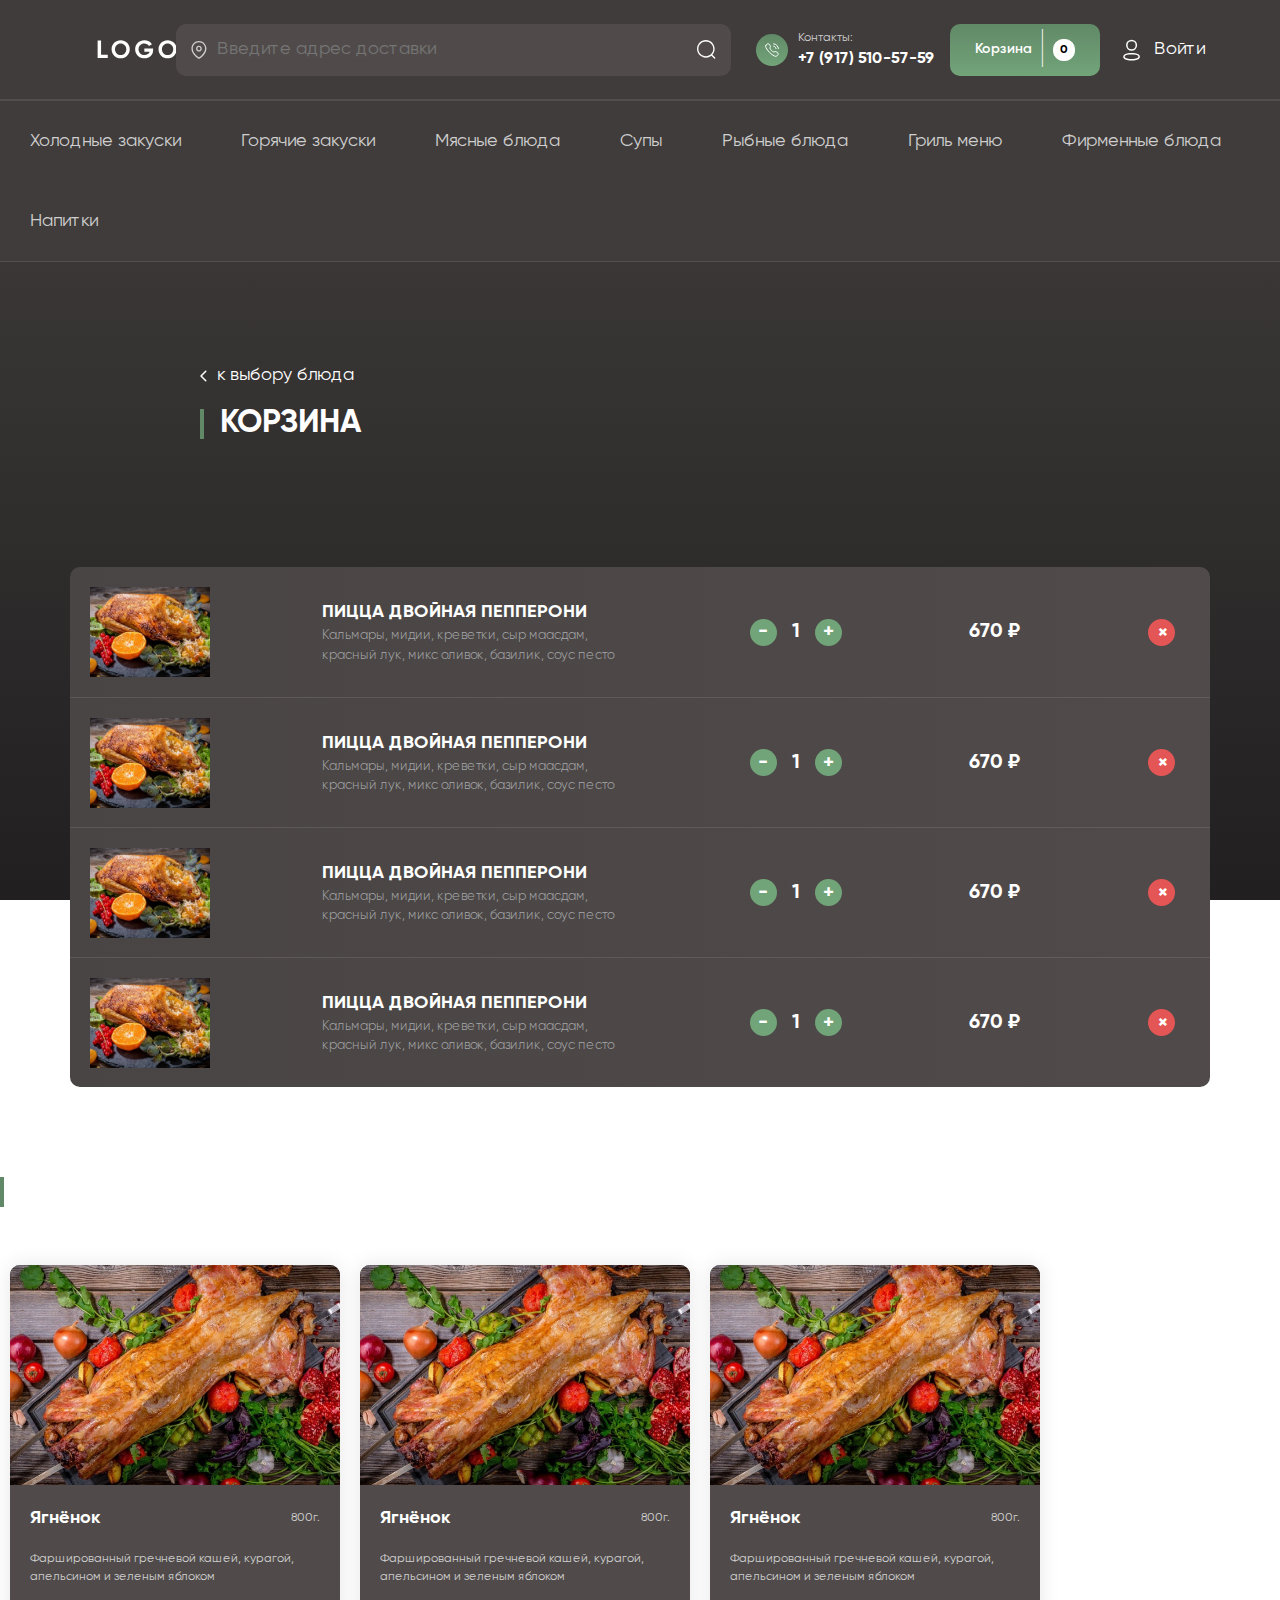
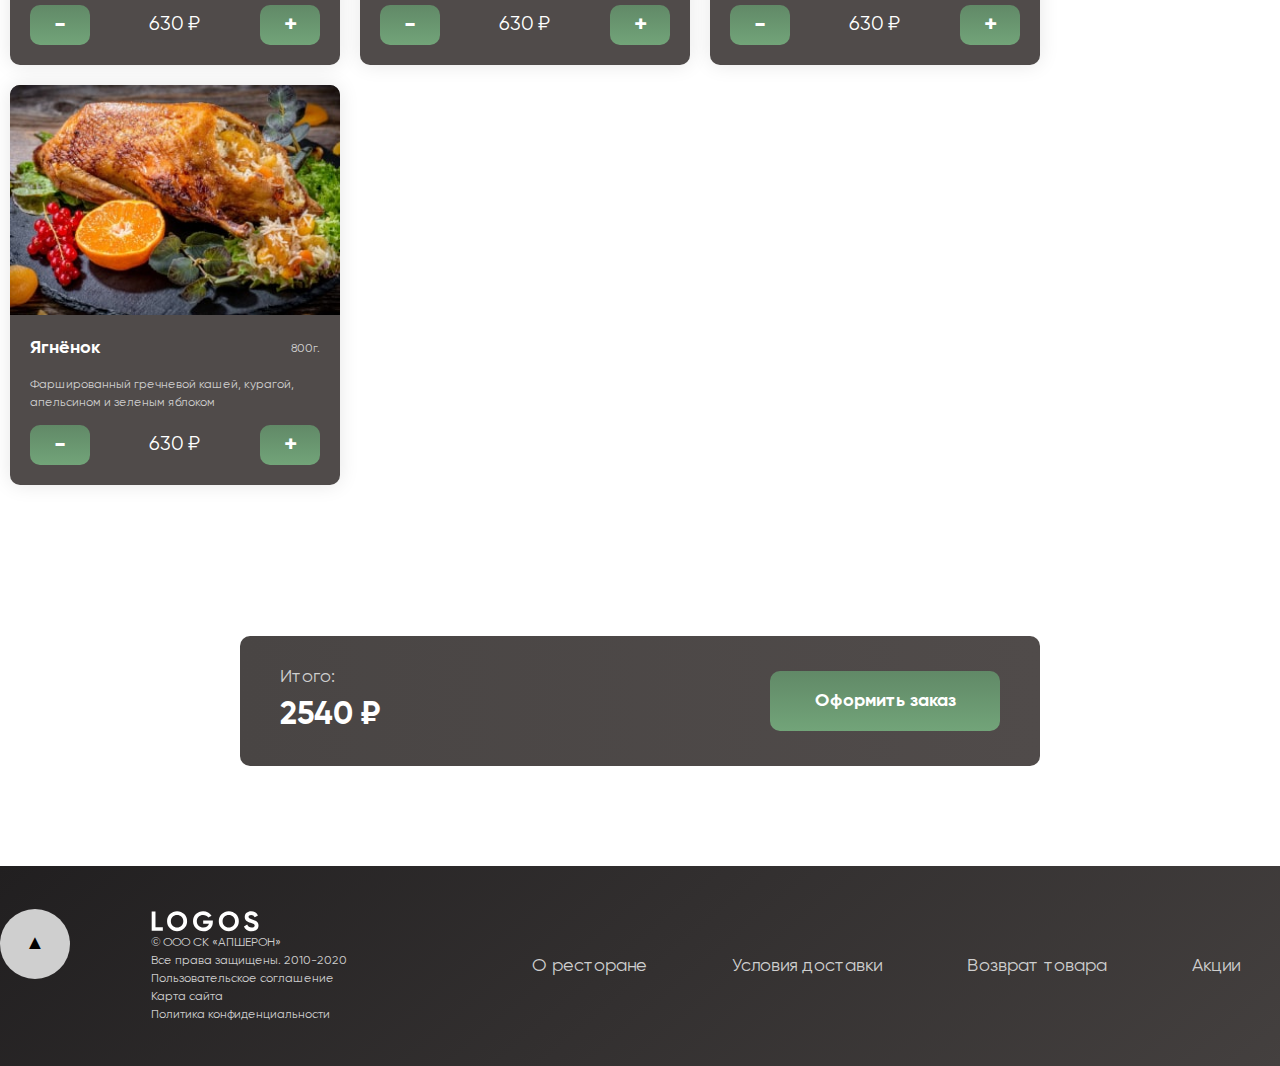
==== cart.html @ 06319780 "finish cart" ====
<!DOCTYPE html>
<html lang="ru">
<head>
	<meta charset="UTF-8">
	<meta http-equiv="X-UA-Compatible" content="IE=edge">
	<meta name="viewport" content="width=device-width, initial-scale=1.0">

	<title>Cart // Logos</title>

	<link rel="shortcut icon" href="">
	<link rel="stylesheet" href="css/cart.css">
	<link href="fonts/gilroy/stylesheet.css" rel="stylesheet" type="text/css" />
	<link href="fonts/zing/zing.css" rel="stylesheet" type="text/css" />


	
</head>
<body>

<header>
        <div class="container">
            <div class="header__logo">
                <a href="#"><img src="img/logo.svg" alt=""></a>
            </div>
            <div class="header__search">
                <div class="search-field">
                    <a href="#"><img src="img/icons/location.svg" alt=""></a>
                    <input type="text" name="" id="" placeholder="Введите адрес доставки">
                    <a href="#"><img src="img/icons/search.svg" alt=""></a>
                </div>
            </div>
            <div class="header__contacts">
                <a href="tel:+79175105759">
                <div class="contact__ico">
                    <img src="img/icons/call.svg" alt="">
                </div>
            </a>
                <div class="contact__area">
                    <p>Контакты:</p>
                    <p><a href="tel:+79175105759">+7 (917) 510-57-59</a></p>
                </div>
            </div>
            <div class="header__cart">
                <a href="#" class="cart-btn">
                    <p>Корзина</p>
                    <div class="line">|</div>
                    <div class="cart-num">0</div>
                </a>
            </div>
			<div class="header__auto">
				<a href="#">
					<img src="img/icons/profile.svg" alt="">
				</a>
				<a href="#">
					Войти
				</a>
			</div>
        </div>
</header>

<section id="foodmenu">
		<div class="food-menu">
			<div class="container">
				<div class="food-menu__navwrap">
					<nav class="food-menu__nav scrollto">
						<a href="/#cold" class="food-menu__item">Холодные закуски</a>
						<a href="/#hot" class="food-menu__item">Горячие закуски</a>
						<a href="/#meat" class="food-menu__item">Мясные блюда</a>
						<a href="/#soup" class="food-menu__item">Супы</a>
						<a href="/#fish" class="food-menu__item">Рыбные блюда</a>
						<a href="/#grill" class="food-menu__item">Гриль меню</a>
						<a href="/#firm" class="food-menu__item">Фирменные блюда</a>
						<a href="/#drink" class="food-menu__item">Напитки</a>	
					</nav>
				</div>
			</div>
		</div>
</section>

<section class="main-title">
		<div class="container">
			<a href="/#cold" class="title-pic"><img src="img/icons/arrow-left.svg" alt="">к выбору блюда</a>
			<div class="food__title">
				<h1>КОРЗИНА</h1>
			</div>
		</div>
</section>

<section class="products">
		<div class="container">

			<div class="products__list">

				<div class="products__item">
					<div class="products__item-pic">
						<img src="img/card1.jpg" alt="">
					</div>
					<div class="products__item-area">
						<h2>ПИЦЦА ДВОЙНАЯ ПЕППЕРОНИ</h2>
						<p>
							Кальмары, мидии, креветки, сыр маасдам, 
							красный лук, микс оливок, базилик, соус песто
						</p>
					</div>
					<div class="products__item-buttons">
						<a href="#" class="item-btn" id="minus">-</a>
						<p>1</p>
						<a href="#" class="item-btn" id="plus">+</a>
					</div>
					<div class="products__item-price">670 ₽</div>
					<a href="#" class="item-btn" id="delete">+</a>
				</div>
				<div class="products__item">
					<div class="products__item-pic">
						<img src="img/card1.jpg" alt="">
					</div>
					<div class="products__item-area">
						<h2>ПИЦЦА ДВОЙНАЯ ПЕППЕРОНИ</h2>
						<p>
							Кальмары, мидии, креветки, сыр маасдам, 
							красный лук, микс оливок, базилик, соус песто
						</p>
					</div>
					<div class="products__item-buttons">
						<a href="#" class="item-btn" id="minus">-</a>
						<p>1</p>
						<a href="#" class="item-btn" id="plus">+</a>
					</div>
					<div class="products__item-price">670 ₽</div>
					<a href="#" class="item-btn" id="delete">+</a>
				</div>
				<div class="products__item">
					<div class="products__item-pic">
						<img src="img/card1.jpg" alt="">
					</div>
					<div class="products__item-area">
						<h2>ПИЦЦА ДВОЙНАЯ ПЕППЕРОНИ</h2>
						<p>
							Кальмары, мидии, креветки, сыр маасдам, 
							красный лук, микс оливок, базилик, соус песто
						</p>
					</div>
					<div class="products__item-buttons">
						<a href="#" class="item-btn" id="minus">-</a>
						<p>1</p>
						<a href="#" class="item-btn" id="plus">+</a>
					</div>
					<div class="products__item-price">670 ₽</div>
					<a href="#" class="item-btn" id="delete">+</a>
				</div>
				<div class="products__item">
					<div class="products__item-pic">
						<img src="img/card1.jpg" alt="">
					</div>
					<div class="products__item-area">
						<h2>ПИЦЦА ДВОЙНАЯ ПЕППЕРОНИ</h2>
						<p>
							Кальмары, мидии, креветки, сыр маасдам, 
							красный лук, микс оливок, базилик, соус песто
						</p>
					</div>
					<div class="products__item-buttons">
						<a href="#" class="item-btn" id="minus">-</a>
						<p>1</p>
						<a href="#" class="item-btn" id="plus">+</a>
					</div>
					<div class="products__item-price">670 ₽</div>
					<a href="#" class="item-btn" id="delete">+</a>
				</div>
				
			</div>

		</div>
</section>

<section class="add">
		<div class="container">
			<div class="more">
				<div class="container">
					<div class="food__title">
						<h1>ДОБАВИТЬ К ЗАКАЗУ</h1>
					</div>
					<div class="food__list" id="foodlist">
						<div class="food__item">
							<div class="food__item-pic">
								<a href="/#foodcard"><img src="img/big-card.jpg" alt=""></a>
							</div>
							<div class="food__item-area">
								<div class="food__item-title">
									<a href="/#foodcard"><h2>Ягнёнок</h2></a>
									<p>800г.</p>
								</div>
								<div class="food__item-text">
									Фаршированный гречневой кашей, 
									курагой, апельсином и зеленым яблоком	
								</div>
								<div class="food__item-footer">
									<button class="food__item-btn" id="minus">-</button>
									<p class="food__item-price">630 ₽</p>
									<button class="food__item-btn" id="plus">+</button>
								</div>
							</div>
						</div>
						<div class="food__item">
							<div class="food__item-pic">
								<a href="/#foodcard"><img src="img/big-card.jpg" alt=""></a>
							</div>
							<div class="food__item-area">
								<div class="food__item-title">
									<a href="/#foodcard"><h2>Ягнёнок</h2></a>
									<p>800г.</p>
								</div>
								<div class="food__item-text">
									Фаршированный гречневой кашей, 
									курагой, апельсином и зеленым яблоком	
								</div>
								<div class="food__item-footer">
									<button class="food__item-btn" id="minus">-</button>
									<p class="food__item-price">630 ₽</p>
									<button class="food__item-btn" id="plus">+</button>
								</div>
							</div>
						</div>
						<div class="food__item">
							<div class="food__item-pic">
								<a href="/#foodcard"><img src="img/big-card.jpg" alt=""></a>
							</div>
							<div class="food__item-area">
								<div class="food__item-title">
									<a href="/#foodcard"><h2>Ягнёнок</h2></a>
									<p>800г.</p>
								</div>
								<div class="food__item-text">
									Фаршированный гречневой кашей, 
									курагой, апельсином и зеленым яблоком	
								</div>
								<div class="food__item-footer">
									<button class="food__item-btn" id="minus">-</button>
									<p class="food__item-price">630 ₽</p>
									<button class="food__item-btn" id="plus">+</button>
								</div>
							</div>
						</div>
						<div class="food__item">
							<div class="food__item-pic">
								<a href="/#foodcard"><img src="img/card1.jpg" alt=""></a>
							</div>
							<div class="food__item-area">
								<div class="food__item-title">
									<a href="/#foodcard"><h2>Ягнёнок</h2></a>
									<p>800г.</p>
								</div>
								<div class="food__item-text">
									Фаршированный гречневой кашей, 
									курагой, апельсином и зеленым яблоком	
								</div>
								<div class="food__item-footer">
									<button class="food__item-btn" id="minus">-</button>
									<p class="food__item-price">630 ₽</p>
									<button class="food__item-btn" id="plus">+</button>
								</div>
							</div>
						</div>
					</div>
				</div>
			</div>
		</div>
</section>

<section class="checkout">
	<div class="container">
		<div class="checkout__body">
			<div class="checkout__price">
				<p>Итого:</p>
				<h1>2540 ₽</h1>
			</div>
			<a href="/check.html" class="checkout__btn">Оформить заказ</a>
		</div>
	</div>
</section>



<footer>
	<div class="container">
		<div id="button-up">▲</div>
		<div class="footer__area">
			<img src="img/logo.svg" alt="">
			<p class="footer__text">
				© ООО СК «АПШЕРОН» <br>
				Все права защищены. 2010-2020
			</p>
			<p class="footer__text">
				<a href="#">Пользовательское соглашение</a>	
				<a href="#">Карта сайта</a>
				<a href="#">Политика конфиденциальности</a>
			</p>
		</div>
		<div class="footer__nav">
			<nav>
				<a href="#">О ресторане</a>
				<a href="#">Условия доставки</a>
				<a href="#">Возврат товара</a>
				<a href="#">Акции</a>
			</nav>
		</div>
	</div>
</footer>






   <!-- SCRIPTS -->

    <script src="https://ajax.googleapis.com/ajax/libs/jquery/3.6.0/jquery.min.js"></script>
    <script src="js/script.js"></script>

</body>
</html>
---- css/cart.css ----
@charset "UTF-8";
/*Обнуление*/
* {
	padding: 0;
	margin: 0;
	border: 0;
}

*,
*::before,
*::after {
	-webkit-box-sizing: border-box;
	        box-sizing: border-box;
}

ul[class],
ol[class] {
	padding: 0;
	list-style: none;
}

body {
	scroll-behavior: smooth;
	line-height: 1.5;
}

h1, h2, h3, h4, h5, h6 {
	margin: 0;
	padding: 0;
}

a {
	text-decoration: none;
}

img {
	max-width: 100%;
	display: block;
}

input,
button,
textarea,
select {
	font: inherit;
}

/*------------------------------------*/
.container {
	margin: 0 auto;
	width: 100%;
	height: auto;
	max-width: 1440px;
}

* {
	font-family: Gilroy, sans-serif;
	font-size: 18px;
	color: #fff;
}

html {
	height: 100%;
	width: 100%;
}

body {
	scroll-behavior: smooth;
	overflow-x: hidden;
	background: -webkit-gradient(linear, left bottom, left top, from(#211F20), to(#44403F)) no-repeat;
	background: linear-gradient(0deg, #211F20, #44403F) no-repeat;
	height: 100%;
	margin: 0;
	background-repeat: no-repeat;
	background-attachment: fixed;
}

h1 {
	font-size: 32px;
}

header {
	display: -webkit-box;
	display: -ms-flexbox;
	display: flex;
	-webkit-box-pack: start;
	    -ms-flex-pack: start;
	        justify-content: flex-start;
	-webkit-box-align: center;
	    -ms-flex-align: center;
	        align-items: center;
	width: 100%;
	height: 100px;
	background-color: #403C3B;
	border-bottom: solid 1px rgba(255, 255, 255, 0.1);
}
header .container {
	display: -webkit-box;
	display: -ms-flexbox;
	display: flex;
	-webkit-box-orient: horizontal;
	-webkit-box-direction: normal;
	    -ms-flex-direction: row;
	        flex-direction: row;
	-webkit-box-align: center;
	    -ms-flex-align: center;
	        align-items: center;
	-webkit-box-pack: justify;
	    -ms-flex-pack: justify;
	        justify-content: space-between;
	padding: 0 70px;
}

.header__logo img {
	margin: 0px 0px 0px 27px;
}

.header__search {
	display: -webkit-box;
	display: -ms-flexbox;
	display: flex;
	-webkit-box-orient: horizontal;
	-webkit-box-direction: normal;
	    -ms-flex-direction: row;
	        flex-direction: row;
	-webkit-box-pack: center;
	    -ms-flex-pack: center;
	        justify-content: center;
	-webkit-box-align: center;
	    -ms-flex-align: center;
	        align-items: center;
	width: 100%;
	max-width: 555px;
	margin: 0px 0px 0px -34px;
}

.search-field {
	display: -webkit-box;
	display: -ms-flexbox;
	display: flex;
	-webkit-box-orient: horizontal;
	-webkit-box-direction: normal;
	    -ms-flex-direction: row;
	        flex-direction: row;
	-webkit-box-align: center;
	    -ms-flex-align: center;
	        align-items: center;
	width: 100%;
	max-width: 555px;
	height: 52px;
	border-radius: 10px;
	padding: 0 15px;
	background-color: #504B4A;
}
.search-field input {
	font-family: Gilroy, sans-serif;
	background-color: #504B4A;
	color: #CFCFCF;
	width: 100%;
	margin: 10px;
	outline: none;
}

.header__contacts {
	display: -webkit-box;
	display: -ms-flexbox;
	display: flex;
	-webkit-box-orient: horizontal;
	-webkit-box-direction: normal;
	    -ms-flex-direction: row;
	        flex-direction: row;
	-webkit-box-pack: center;
	    -ms-flex-pack: center;
	        justify-content: center;
	-webkit-box-align: center;
	    -ms-flex-align: center;
	        align-items: center;
	margin: 0px 0px 0px 0px;
}
.header__contacts p {
	font-size: 12px;
	color: #CFCFCF;
}
.header__contacts p a {
	font-size: 16px;
	font-weight: bold;
}

.contact__ico {
	display: -webkit-box;
	display: -ms-flexbox;
	display: flex;
	-webkit-box-pack: center;
	    -ms-flex-pack: center;
	        justify-content: center;
	-webkit-box-align: center;
	    -ms-flex-align: center;
	        align-items: center;
	width: 32px;
	height: 32px;
	border-radius: 50%;
	margin: 0 10px;
	background: -webkit-gradient(linear, left top, left bottom, from(#618967), to(#72A479));
	background: linear-gradient(#618967, #72A479);
}

.contact__ico:hover {
	background: -webkit-gradient(linear, left top, left bottom, from(#709e77), to(#82bb8a));
	background: linear-gradient(#709e77, #82bb8a);
}

.contact__area {
	display: -webkit-box;
	display: -ms-flexbox;
	display: flex;
	-webkit-box-orient: vertical;
	-webkit-box-direction: normal;
	    -ms-flex-direction: column;
	        flex-direction: column;
}
.contact__area a:hover {
	text-decoration: underline;
}

.header__cart {
	position: relative;
}

.cart-btn {
	position: relative;
	display: -webkit-box;
	display: -ms-flexbox;
	display: flex;
	-webkit-box-orient: horizontal;
	-webkit-box-direction: normal;
	    -ms-flex-direction: row;
	        flex-direction: row;
	-webkit-box-align: center;
	    -ms-flex-align: center;
	        align-items: center;
	-webkit-box-pack: justify;
	    -ms-flex-pack: justify;
	        justify-content: space-between;
	font-weight: 500;
	font-size: 14px;
	width: 150px;
	height: 52px;
	border-radius: 10px;
	padding: 25px;
	background: -webkit-gradient(linear, left top, left bottom, from(#618967), to(#72A479));
	background: linear-gradient(#618967, #72A479);
	-webkit-transition: all 0.4s ease-in 0.4s;
	transition: all 0.4s ease-in 0.4s;
}
.cart-btn p {
	font-weight: 600;
	font-size: 14px;
}

.cart-btn:hover {
	background: -webkit-gradient(linear, left top, left bottom, from(#709e77), to(#82bb8a));
	background: linear-gradient(#709e77, #82bb8a);
}

.line {
	position: relative;
	font-weight: 100;
	font-size: 40px;
	top: -2px;
}

.cart-num {
	display: -webkit-box;
	display: -ms-flexbox;
	display: flex;
	-webkit-box-pack: center;
	    -ms-flex-pack: center;
	        justify-content: center;
	-webkit-box-align: center;
	    -ms-flex-align: center;
	        align-items: center;
	color: #000;
	font-size: 12px;
	font-weight: 700;
	background-color: #fff;
	border: solid 1px #fff;
	border-radius: 10px;
	padding: 1px 6px 1px 6px;
}

.header__auto {
	display: -webkit-box;
	display: -ms-flexbox;
	display: flex;
	-webkit-box-orient: horizontal;
	-webkit-box-direction: normal;
	    -ms-flex-direction: row;
	        flex-direction: row;
	-webkit-box-pack: center;
	    -ms-flex-pack: center;
	        justify-content: center;
	-webkit-box-align: center;
	    -ms-flex-align: center;
	        align-items: center;
}
.header__auto a {
	margin: 0 5px;
}

.food-menu {
	display: -webkit-box;
	display: -ms-flexbox;
	display: flex;
	-webkit-box-orient: horizontal;
	-webkit-box-direction: normal;
	    -ms-flex-direction: row;
	        flex-direction: row;
	-webkit-box-pack: center;
	    -ms-flex-pack: center;
	        justify-content: center;
	-webkit-box-align: center;
	    -ms-flex-align: center;
	        align-items: center;
	position: relative;
	width: 100%;
	min-height: 80px;
	z-index: 15;
}
.food-menu .container {
	position: relative;
	-webkit-box-orient: horizontal;
	-webkit-box-direction: normal;
	    -ms-flex-direction: row;
	        flex-direction: row;
	width: 100%;
	height: 100%;
}

#foodmenu {
	display: -webkit-box;
	display: -ms-flexbox;
	display: flex;
	-webkit-box-orient: horizontal;
	-webkit-box-direction: normal;
	    -ms-flex-direction: row;
	        flex-direction: row;
	-webkit-box-pack: justify;
	    -ms-flex-pack: justify;
	        justify-content: space-between;
	-webkit-box-align: center;
	    -ms-flex-align: center;
	        align-items: center;
	background-color: #403C3B;
	border-bottom: solid 1px rgba(255, 255, 255, 0.1);
	border-top: solid 1px rgba(255, 255, 255, 0.1);
	z-index: 15;
}

.scroll__cart {
	position: relative;
	right: 20px;
}

.food-menu__navwrap {
	display: -webkit-box;
	display: -ms-flexbox;
	display: flex;
	-webkit-box-pack: center;
	    -ms-flex-pack: center;
	        justify-content: center;
	-webkit-box-align: center;
	    -ms-flex-align: center;
	        align-items: center;
}

.food-menu__nav {
	display: -webkit-box;
	display: -ms-flexbox;
	display: flex;
	-webkit-box-orient: horizontal;
	-webkit-box-direction: normal;
	    -ms-flex-direction: row;
	        flex-direction: row;
	-webkit-box-align: center;
	    -ms-flex-align: center;
	        align-items: center;
	-ms-flex-wrap: wrap;
	    flex-wrap: wrap;
	width: 100%;
	height: 100%;
}

.food-menu__item {
	display: -webkit-box;
	display: -ms-flexbox;
	display: flex;
	-webkit-box-pack: center;
	    -ms-flex-pack: center;
	        justify-content: center;
	-webkit-box-align: center;
	    -ms-flex-align: center;
	        align-items: center;
	min-width: -webkit-max-content;
	min-width: -moz-max-content;
	min-width: max-content;
	margin: 0 30px;
	height: 80px;
	color: #CFCFCF;
}

.food-menu__item:hover,
.food-menu__item:target {
	color: #fff;
	border-bottom: 3px solid #618967;
	-webkit-transition: 0.1s;
	transition: 0.1s;
}

.food-menu__item:active {
	border-bottom: 4px solid #6f9c75;
}

.current {
	color: #fff;
	border-bottom: 3px solid #618967;
	-webkit-transition: 0.1s;
	transition: 0.1s;
}

.main-title {
	margin: 100px 0px 0px 0px;
}
.main-title .container {
	display: -webkit-box;
	display: -ms-flexbox;
	display: flex;
	-webkit-box-orient: vertical;
	-webkit-box-direction: normal;
	    -ms-flex-direction: column;
	        flex-direction: column;
	-webkit-box-pack: start;
	    -ms-flex-pack: start;
	        justify-content: flex-start;
	padding-left: 200px;
}
.main-title .title-pic {
	display: -webkit-box;
	display: -ms-flexbox;
	display: flex;
	-webkit-box-orient: horizontal;
	-webkit-box-direction: normal;
	    -ms-flex-direction: row;
	        flex-direction: row;
	-webkit-box-align: center;
	    -ms-flex-align: center;
	        align-items: center;
}
.main-title a img {
	margin: 0px 10px 0px 0px;
}

.food__title {
	position: relative;
	margin: 10px 0px 40px 20px;
}

.food__title::before {
	position: absolute;
	content: "";
	width: 4px;
	height: 30px;
	top: 10px;
	left: -20px;
	background-color: #618967;
}

.products {
	display: -webkit-box;
	display: -ms-flexbox;
	display: flex;
	-webkit-box-pack: center;
	    -ms-flex-pack: center;
	        justify-content: center;
	-webkit-box-align: center;
	    -ms-flex-align: center;
	        align-items: center;
	width: 100%;
	height: auto;
	margin: 80px 0;
}
.products .container {
	display: -webkit-box;
	display: -ms-flexbox;
	display: flex;
	-webkit-box-pack: center;
	    -ms-flex-pack: center;
	        justify-content: center;
	-webkit-box-align: center;
	    -ms-flex-align: center;
	        align-items: center;
	padding: 0 70px;
}

.products__list {
	display: -webkit-box;
	display: -ms-flexbox;
	display: flex;
	-webkit-box-orient: vertical;
	-webkit-box-direction: normal;
	    -ms-flex-direction: column;
	        flex-direction: column;
	-webkit-box-pack: center;
	    -ms-flex-pack: center;
	        justify-content: center;
	-webkit-box-align: center;
	    -ms-flex-align: center;
	        align-items: center;
	width: 100%;
}

.products__item {
	display: -webkit-box;
	display: -ms-flexbox;
	display: flex;
	-webkit-box-orient: horizontal;
	-webkit-box-direction: normal;
	    -ms-flex-direction: row;
	        flex-direction: row;
	-webkit-box-pack: justify;
	    -ms-flex-pack: justify;
	        justify-content: space-between;
	-webkit-box-align: center;
	    -ms-flex-align: center;
	        align-items: center;
	width: 100%;
	height: 130px;
	padding: 20px;
	border-top: solid 1px rgba(255, 255, 255, 0.1);
	background: -webkit-gradient(linear, left top, right top, from(#494544), to(#504B4A));
	background: linear-gradient(90deg, #494544, #504B4A);
}

.products__list > :first-child {
	border-radius: 10px 10px 0 0;
	border-top: none;
}

.products__list > :last-child {
	border-radius: 0 0 10px 10px;
}

.products__list > :only-child {
	border-radius: 10px;
	border-top: none;
}

.products__item-pic {
	width: 120px;
	height: 90px;
}
.products__item-pic img {
	width: 100%;
	height: 100%;
	-o-object-fit: cover;
	   object-fit: cover;
	-o-object-position: center;
	   object-position: center;
}

.products__item-area {
	display: -webkit-box;
	display: -ms-flexbox;
	display: flex;
	-webkit-box-orient: vertical;
	-webkit-box-direction: normal;
	    -ms-flex-direction: column;
	        flex-direction: column;
	-webkit-box-pack: center;
	    -ms-flex-pack: center;
	        justify-content: center;
	width: 100%;
	max-width: 300px;
	position: relative;
}
.products__item-area h2 {
	font-size: 18px;
}
.products__item-area p {
	font-size: 13px;
	font-weight: 300;
	color: #A6A7AB;
}

.products__item-buttons {
	display: -webkit-box;
	display: -ms-flexbox;
	display: flex;
	-webkit-box-orient: horizontal;
	-webkit-box-direction: normal;
	    -ms-flex-direction: row;
	        flex-direction: row;
	-webkit-box-pack: center;
	    -ms-flex-pack: center;
	        justify-content: center;
	-webkit-box-align: center;
	    -ms-flex-align: center;
	        align-items: center;
}
.products__item-buttons p {
	font-size: 20px;
	font-weight: 700;
}

.item-btn {
	display: -webkit-box;
	display: -ms-flexbox;
	display: flex;
	-webkit-box-pack: center;
	    -ms-flex-pack: center;
	        justify-content: center;
	-webkit-box-align: center;
	    -ms-flex-align: center;
	        align-items: center;
	width: 27px;
	height: 27px;
	margin: 15px;
	border-radius: 50%;
	font-size: 20px;
	font-weight: 700;
	background-color: #72A479;
}

.item-btn:hover {
	background-color: #99b89e;
}

.products__item-price {
	font-size: 20px;
	font-weight: 700;
}

#delete {
	-webkit-transform: rotate(45deg);
	        transform: rotate(45deg);
	background-color: #e45555;
}

#delete:hover {
	background-color: #dd6565;
}

.add {
	margin: 0px 0px 0px 0px;
}

.more {
	padding: 0 0 40px 0;
	border-bottom: solid 1px rgba(255, 255, 255, 0.1);
}

.food__list {
	display: -webkit-box;
	display: -ms-flexbox;
	display: flex;
	-webkit-box-pack: start;
	    -ms-flex-pack: start;
	        justify-content: flex-start;
	-webkit-box-align: center;
	    -ms-flex-align: center;
	        align-items: center;
	-ms-flex-wrap: wrap;
	    flex-wrap: wrap;
	height: auto;
}

.food__item {
	display: -webkit-box;
	display: -ms-flexbox;
	display: flex;
	-webkit-box-orient: vertical;
	-webkit-box-direction: normal;
	    -ms-flex-direction: column;
	        flex-direction: column;
	border-radius: 10px;
	background-color: #504B4A;
	min-width: 330px;
	min-height: 400px;
	width: 330px;
	height: 400px;
	margin: 10px;
	-webkit-box-shadow: 0 0 20px rgba(0, 0, 0, 0.1);
	        box-shadow: 0 0 20px rgba(0, 0, 0, 0.1);
}

.food__item:hover {
	-webkit-box-shadow: 0 0 20px rgba(0, 0, 0, 0.3);
	        box-shadow: 0 0 20px rgba(0, 0, 0, 0.3);
	-webkit-transform: scale(1.01);
	        transform: scale(1.01);
	-webkit-transition: 0.1s;
	transition: 0.1s;
}

.food__item-pic {
	width: 100%;
	height: 100%;
	max-width: 330px;
	max-height: 230px;
}
.food__item-pic img {
	display: block;
	width: 100%;
	height: auto;
	-o-object-fit: cover;
	   object-fit: cover;
	-o-object-position: center;
	   object-position: center;
	border-top-left-radius: 10px;
	border-top-right-radius: 10px;
}

.food__item-area {
	display: -webkit-box;
	display: -ms-flexbox;
	display: flex;
	-webkit-box-orient: vertical;
	-webkit-box-direction: normal;
	    -ms-flex-direction: column;
	        flex-direction: column;
	-webkit-box-pack: justify;
	    -ms-flex-pack: justify;
	        justify-content: space-between;
	height: 100%;
	padding: 20px;
}

.food__item-title {
	display: -webkit-box;
	display: -ms-flexbox;
	display: flex;
	-webkit-box-orient: horizontal;
	-webkit-box-direction: normal;
	    -ms-flex-direction: row;
	        flex-direction: row;
	-webkit-box-pack: justify;
	    -ms-flex-pack: justify;
	        justify-content: space-between;
	-webkit-box-align: center;
	    -ms-flex-align: center;
	        align-items: center;
	font-size: 22px;
}
.food__item-title a:hover {
	text-decoration: underline;
}
.food__item-title p {
	font-size: 12px;
	color: #CFCFCF;
}

.food__item-text {
	font-size: 12px;
	color: #CFCFCF;
}

.food__item-footer {
	display: -webkit-box;
	display: -ms-flexbox;
	display: flex;
	-webkit-box-orient: horizontal;
	-webkit-box-direction: normal;
	    -ms-flex-direction: row;
	        flex-direction: row;
	-webkit-box-pack: justify;
	    -ms-flex-pack: justify;
	        justify-content: space-between;
	-webkit-box-align: center;
	    -ms-flex-align: center;
	        align-items: center;
}
.food__item-footer p {
	margin: 0 10px;
}

.food__item-price {
	font-size: 20px;
}

.food__item-buttons {
	display: -webkit-box;
	display: -ms-flexbox;
	display: flex;
	-webkit-box-orient: horizontal;
	-webkit-box-direction: normal;
	    -ms-flex-direction: row;
	        flex-direction: row;
	-webkit-box-pack: justify;
	    -ms-flex-pack: justify;
	        justify-content: space-between;
}

.food__item-btn {
	display: -webkit-box;
	display: -ms-flexbox;
	display: flex;
	-webkit-box-pack: center;
	    -ms-flex-pack: center;
	        justify-content: center;
	-webkit-box-align: center;
	    -ms-flex-align: center;
	        align-items: center;
	width: 60px;
	height: 40px;
	background: -webkit-gradient(linear, left top, left bottom, from(#618967), to(#72A479));
	background: linear-gradient(#618967, #72A479);
	font-weight: 700;
	font-size: 24px;
	border-radius: 10px;
	cursor: pointer;
}

.food__item-btn:hover {
	background: -webkit-gradient(linear, left top, left bottom, from(#709e77), to(#82bb8a));
	background: linear-gradient(#709e77, #82bb8a);
}

.checkout {
	display: -webkit-box;
	display: -ms-flexbox;
	display: flex;
	-webkit-box-pack: center;
	    -ms-flex-pack: center;
	        justify-content: center;
	-webkit-box-align: center;
	    -ms-flex-align: center;
	        align-items: center;
	width: 100%;
	padding: 100px 0;
}
.checkout .container {
	display: -webkit-box;
	display: -ms-flexbox;
	display: flex;
	-webkit-box-pack: center;
	    -ms-flex-pack: center;
	        justify-content: center;
	-webkit-box-align: center;
	    -ms-flex-align: center;
	        align-items: center;
}

.checkout__body {
	display: -webkit-box;
	display: -ms-flexbox;
	display: flex;
	-webkit-box-orient: horizontal;
	-webkit-box-direction: normal;
	    -ms-flex-direction: row;
	        flex-direction: row;
	-webkit-box-pack: justify;
	    -ms-flex-pack: justify;
	        justify-content: space-between;
	-webkit-box-align: center;
	    -ms-flex-align: center;
	        align-items: center;
	width: 100%;
	max-width: 800px;
	height: 130px;
	padding: 40px;
	border-radius: 10px;
	background: -webkit-gradient(linear, left top, right top, from(#494544), to(#504B4A));
	background: linear-gradient(90deg, #494544, #504B4A);
}

.checkout__price {
	display: -webkit-box;
	display: -ms-flexbox;
	display: flex;
	-webkit-box-orient: vertical;
	-webkit-box-direction: normal;
	    -ms-flex-direction: column;
	        flex-direction: column;
}
.checkout__price p {
	color: #CFCFCF;
}

.checkout__btn {
	width: 230px;
	height: 60px;
	border-radius: 10px;
	display: -webkit-box;
	display: -ms-flexbox;
	display: flex;
	-webkit-box-pack: center;
	    -ms-flex-pack: center;
	        justify-content: center;
	-webkit-box-align: center;
	    -ms-flex-align: center;
	        align-items: center;
	background: -webkit-gradient(linear, left top, left bottom, from(#618967), to(#72A479));
	background: linear-gradient(#618967, #72A479);
	font-size: 18px;
	font-weight: 700;
}

.checkout__btn:hover {
	background: -webkit-gradient(linear, left top, left bottom, from(#709e77), to(#82bb8a));
	background: linear-gradient(#709e77, #82bb8a);
}

footer {
	display: -webkit-box;
	display: -ms-flexbox;
	display: flex;
	-webkit-box-pack: center;
	    -ms-flex-pack: center;
	        justify-content: center;
	-webkit-box-align: center;
	    -ms-flex-align: center;
	        align-items: center;
	width: 100%;
	height: 200px;
	background: linear-gradient(320deg, #44403F, #211F20);
}
footer .container {
	display: -webkit-box;
	display: -ms-flexbox;
	display: flex;
	-webkit-box-orient: horizontal;
	-webkit-box-direction: normal;
	    -ms-flex-direction: row;
	        flex-direction: row;
	-webkit-box-pack: justify;
	    -ms-flex-pack: justify;
	        justify-content: space-between;
}

#button-up {
	display: -webkit-box;
	display: -ms-flexbox;
	display: flex;
	-webkit-box-pack: center;
	    -ms-flex-pack: center;
	        justify-content: center;
	-webkit-box-align: center;
	    -ms-flex-align: center;
	        align-items: center;
	font-size: 20px;
	font-weight: 700;
	position: relative;
	width: 70px;
	height: 70px;
	color: #000;
	-webkit-transition: 0.3s;
	transition: 0.3s;
	background-color: #CFCFCF;
	border-radius: 50%;
}

#button-up:hover {
	cursor: pointer;
	-webkit-transition: 0.3s;
	transition: 0.3s;
	background-color: #fff;
}

.footer__area {
	display: -webkit-box;
	display: -ms-flexbox;
	display: flex;
	-webkit-box-orient: vertical;
	-webkit-box-direction: normal;
	    -ms-flex-direction: column;
	        flex-direction: column;
	width: 100%;
	max-width: 260px;
}
.footer__area img {
	width: 108px;
	height: 25px;
}

.footer__text {
	display: -webkit-box;
	display: -ms-flexbox;
	display: flex;
	-webkit-box-orient: vertical;
	-webkit-box-direction: normal;
	    -ms-flex-direction: column;
	        flex-direction: column;
	font-size: 12px;
	color: #CFCFCF;
}
.footer__text a {
	font-size: 12px;
	color: #CFCFCF;
}
.footer__text a:hover {
	color: #fff;
	-webkit-transition: 0.1s;
	transition: 0.1s;
}

.footer__nav {
	display: -webkit-box;
	display: -ms-flexbox;
	display: flex;
	-webkit-box-orient: horizontal;
	-webkit-box-direction: normal;
	    -ms-flex-direction: row;
	        flex-direction: row;
	-webkit-box-pack: center;
	    -ms-flex-pack: center;
	        justify-content: center;
	-webkit-box-align: center;
	    -ms-flex-align: center;
	        align-items: center;
}
.footer__nav a {
	margin: 40px;
	font-size: 18px;
	color: #CFCFCF;
}
.footer__nav a:hover {
	color: #fff;
	-webkit-transition: 0.1s;
	transition: 0.1s;
}
---- fonts/gilroy/stylesheet.css ----
@font-face {
    font-family: 'Gilroy';
    src: url('Gilroy-Regular.eot');
    src: local('Gilroy Regular'), local('Gilroy-Regular'),
        url('Gilroy-Regular.eot?#iefix') format('embedded-opentype'),
        url('Gilroy-Regular.woff2') format('woff2'),
        url('Gilroy-Regular.woff') format('woff'),
        url('Gilroy-Regular.ttf') format('truetype');
    font-weight: normal;
    font-style: normal;
}

@font-face {
    font-family: 'Gilroy';
    src: url('Gilroy-ExtraboldItalic.eot');
    src: local('Gilroy Extrabold Italic'), local('Gilroy-ExtraboldItalic'),
        url('Gilroy-ExtraboldItalic.eot?#iefix') format('embedded-opentype'),
        url('Gilroy-ExtraboldItalic.woff2') format('woff2'),
        url('Gilroy-ExtraboldItalic.woff') format('woff'),
        url('Gilroy-ExtraboldItalic.ttf') format('truetype');
    font-weight: 800;
    font-style: italic;
}

@font-face {
    font-family: 'Gilroy';
    src: url('Gilroy-Bold.eot');
    src: local('Gilroy Bold'), local('Gilroy-Bold'),
        url('Gilroy-Bold.eot?#iefix') format('embedded-opentype'),
        url('Gilroy-Bold.woff2') format('woff2'),
        url('Gilroy-Bold.woff') format('woff'),
        url('Gilroy-Bold.ttf') format('truetype');
    font-weight: bold;
    font-style: normal;
}

@font-face {
    font-family: 'Gilroy';
    src: url('Gilroy-Black.eot');
    src: local('Gilroy Black'), local('Gilroy-Black'),
        url('Gilroy-Black.eot?#iefix') format('embedded-opentype'),
        url('Gilroy-Black.woff2') format('woff2'),
        url('Gilroy-Black.woff') format('woff'),
        url('Gilroy-Black.ttf') format('truetype');
    font-weight: 900;
    font-style: normal;
}

@font-face {
    font-family: 'Gilroy';
    src: url('Gilroy-Light.eot');
    src: local('Gilroy Light'), local('Gilroy-Light'),
        url('Gilroy-Light.eot?#iefix') format('embedded-opentype'),
        url('Gilroy-Light.woff2') format('woff2'),
        url('Gilroy-Light.woff') format('woff'),
        url('Gilroy-Light.ttf') format('truetype');
    font-weight: 300;
    font-style: normal;
}

@font-face {
    font-family: 'Gilroy';
    src: url('Gilroy-Semibold.eot');
    src: local('Gilroy Semibold'), local('Gilroy-Semibold'),
        url('Gilroy-Semibold.eot?#iefix') format('embedded-opentype'),
        url('Gilroy-Semibold.woff2') format('woff2'),
        url('Gilroy-Semibold.woff') format('woff'),
        url('Gilroy-Semibold.ttf') format('truetype');
    font-weight: 600;
    font-style: normal;
}

@font-face {
    font-family: 'Gilroy';
    src: url('Gilroy-Medium.eot');
    src: local('Gilroy Medium'), local('Gilroy-Medium'),
        url('Gilroy-Medium.eot?#iefix') format('embedded-opentype'),
        url('Gilroy-Medium.woff2') format('woff2'),
        url('Gilroy-Medium.woff') format('woff'),
        url('Gilroy-Medium.ttf') format('truetype');
    font-weight: 500;
    font-style: normal;
}

@font-face {
    font-family: 'Gilroy';
    src: url('Gilroy-MediumItalic.eot');
    src: local('Gilroy Medium Italic'), local('Gilroy-MediumItalic'),
        url('Gilroy-MediumItalic.eot?#iefix') format('embedded-opentype'),
        url('Gilroy-MediumItalic.woff2') format('woff2'),
        url('Gilroy-MediumItalic.woff') format('woff'),
        url('Gilroy-MediumItalic.ttf') format('truetype');
    font-weight: 500;
    font-style: italic;
}

@font-face {
    font-family: 'Gilroy';
    src: url('Gilroy-BlackItalic.eot');
    src: local('Gilroy Black Italic'), local('Gilroy-BlackItalic'),
        url('Gilroy-BlackItalic.eot?#iefix') format('embedded-opentype'),
        url('Gilroy-BlackItalic.woff2') format('woff2'),
        url('Gilroy-BlackItalic.woff') format('woff'),
        url('Gilroy-BlackItalic.ttf') format('truetype');
    font-weight: 900;
    font-style: italic;
}

@font-face {
    font-family: 'Gilroy';
    src: url('Gilroy-UltraLight.eot');
    src: local('Gilroy UltraLight'), local('Gilroy-UltraLight'),
        url('Gilroy-UltraLight.eot?#iefix') format('embedded-opentype'),
        url('Gilroy-UltraLight.woff2') format('woff2'),
        url('Gilroy-UltraLight.woff') format('woff'),
        url('Gilroy-UltraLight.ttf') format('truetype');
    font-weight: 200;
    font-style: normal;
}

@font-face {
    font-family: 'Gilroy';
    src: url('Gilroy-RegularItalic.eot');
    src: local('Gilroy Regular Italic'), local('Gilroy-RegularItalic'),
        url('Gilroy-RegularItalic.eot?#iefix') format('embedded-opentype'),
        url('Gilroy-RegularItalic.woff2') format('woff2'),
        url('Gilroy-RegularItalic.woff') format('woff'),
        url('Gilroy-RegularItalic.ttf') format('truetype');
    font-weight: normal;
    font-style: italic;
}

@font-face {
    font-family: 'Gilroy';
    src: url('Gilroy-SemiboldItalic.eot');
    src: local('Gilroy Semibold Italic'), local('Gilroy-SemiboldItalic'),
        url('Gilroy-SemiboldItalic.eot?#iefix') format('embedded-opentype'),
        url('Gilroy-SemiboldItalic.woff2') format('woff2'),
        url('Gilroy-SemiboldItalic.woff') format('woff'),
        url('Gilroy-SemiboldItalic.ttf') format('truetype');
    font-weight: 600;
    font-style: italic;
}

@font-face {
    font-family: 'Gilroy';
    src: url('Gilroy-HeavyItalic.eot');
    src: local('Gilroy Heavy Italic'), local('Gilroy-HeavyItalic'),
        url('Gilroy-HeavyItalic.eot?#iefix') format('embedded-opentype'),
        url('Gilroy-HeavyItalic.woff2') format('woff2'),
        url('Gilroy-HeavyItalic.woff') format('woff'),
        url('Gilroy-HeavyItalic.ttf') format('truetype');
    font-weight: 900;
    font-style: italic;
}

@font-face {
    font-family: 'Gilroy';
    src: url('Gilroy-Extrabold.eot');
    src: local('Gilroy Extrabold'), local('Gilroy-Extrabold'),
        url('Gilroy-Extrabold.eot?#iefix') format('embedded-opentype'),
        url('Gilroy-Extrabold.woff2') format('woff2'),
        url('Gilroy-Extrabold.woff') format('woff'),
        url('Gilroy-Extrabold.ttf') format('truetype');
    font-weight: 800;
    font-style: normal;
}

@font-face {
    font-family: 'Gilroy';
    src: url('Gilroy-BoldItalic.eot');
    src: local('Gilroy Bold Italic'), local('Gilroy-BoldItalic'),
        url('Gilroy-BoldItalic.eot?#iefix') format('embedded-opentype'),
        url('Gilroy-BoldItalic.woff2') format('woff2'),
        url('Gilroy-BoldItalic.woff') format('woff'),
        url('Gilroy-BoldItalic.ttf') format('truetype');
    font-weight: bold;
    font-style: italic;
}

@font-face {
    font-family: 'Gilroy';
    src: url('Gilroy-UltraLightItalic.eot');
    src: local('Gilroy UltraLight Italic'), local('Gilroy-UltraLightItalic'),
        url('Gilroy-UltraLightItalic.eot?#iefix') format('embedded-opentype'),
        url('Gilroy-UltraLightItalic.woff2') format('woff2'),
        url('Gilroy-UltraLightItalic.woff') format('woff'),
        url('Gilroy-UltraLightItalic.ttf') format('truetype');
    font-weight: 200;
    font-style: italic;
}

@font-face {
    font-family: 'Gilroy';
    src: url('Gilroy-LightItalic.eot');
    src: local('Gilroy Light Italic'), local('Gilroy-LightItalic'),
        url('Gilroy-LightItalic.eot?#iefix') format('embedded-opentype'),
        url('Gilroy-LightItalic.woff2') format('woff2'),
        url('Gilroy-LightItalic.woff') format('woff'),
        url('Gilroy-LightItalic.ttf') format('truetype');
    font-weight: 300;
    font-style: italic;
}

@font-face {
    font-family: 'Gilroy';
    src: url('Gilroy-Heavy.eot');
    src: local('Gilroy Heavy'), local('Gilroy-Heavy'),
        url('Gilroy-Heavy.eot?#iefix') format('embedded-opentype'),
        url('Gilroy-Heavy.woff2') format('woff2'),
        url('Gilroy-Heavy.woff') format('woff'),
        url('Gilroy-Heavy.ttf') format('truetype');
    font-weight: 900;
    font-style: normal;
}

@font-face {
    font-family: 'Gilroy';
    src: url('Gilroy-Thin.eot');
    src: local('Gilroy Thin'), local('Gilroy-Thin'),
        url('Gilroy-Thin.eot?#iefix') format('embedded-opentype'),
        url('Gilroy-Thin.woff2') format('woff2'),
        url('Gilroy-Thin.woff') format('woff'),
        url('Gilroy-Thin.ttf') format('truetype');
    font-weight: 100;
    font-style: normal;
}

@font-face {
    font-family: 'Gilroy';
    src: url('Gilroy-ThinItalic.eot');
    src: local('Gilroy Thin Italic'), local('Gilroy-ThinItalic'),
        url('Gilroy-ThinItalic.eot?#iefix') format('embedded-opentype'),
        url('Gilroy-ThinItalic.woff2') format('woff2'),
        url('Gilroy-ThinItalic.woff') format('woff'),
        url('Gilroy-ThinItalic.ttf') format('truetype');
    font-weight: 100;
    font-style: italic;
}
---- fonts/zing/zing.css ----
@font-face {
    font-family: 'Zing';
    src: url('Zing.ttf');
    font-weight: normal;
    font-style: normal;
}
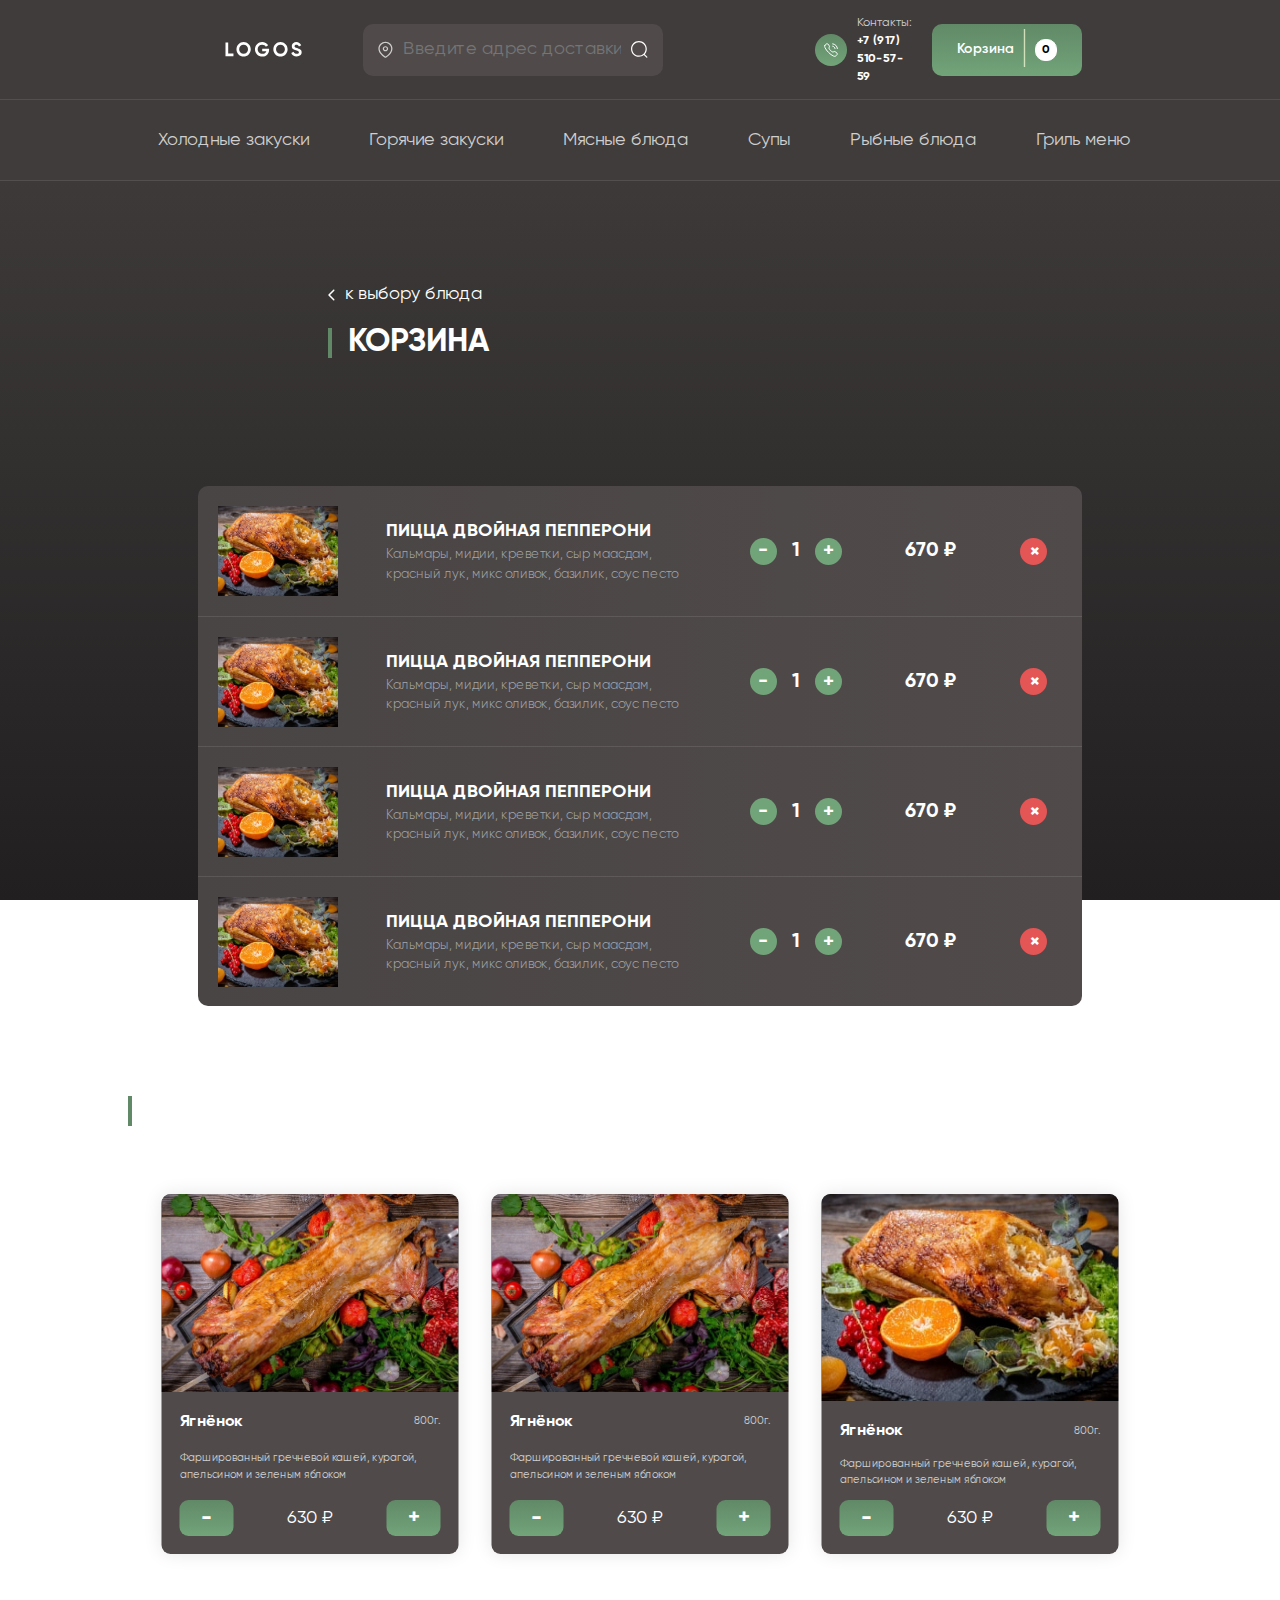
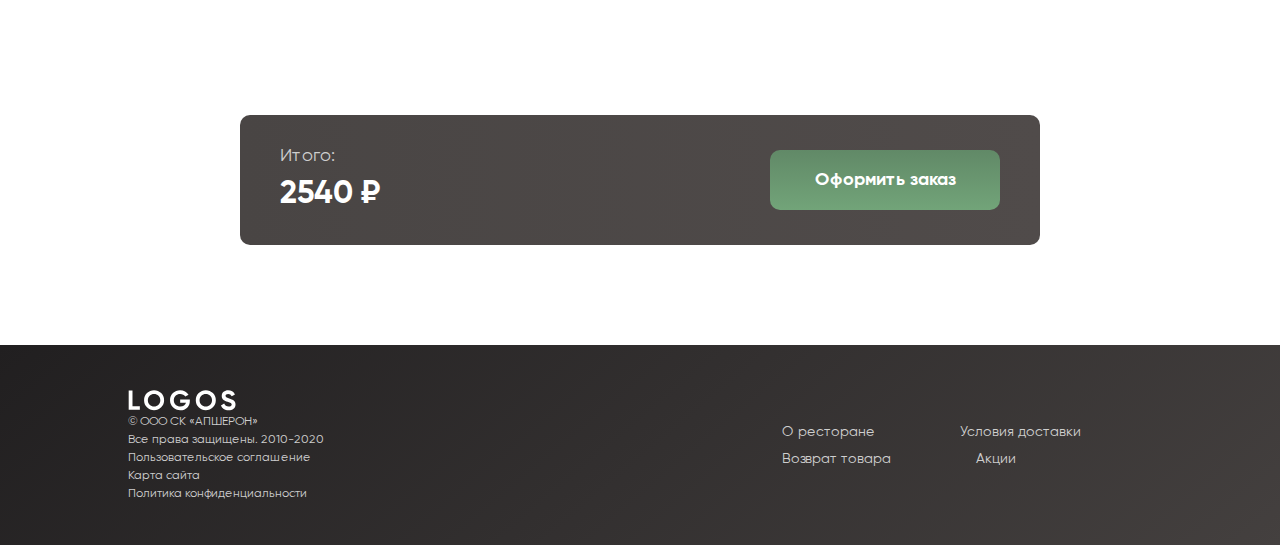
==== commit 63e0bd9f: "finish mobile cart" ====
--- a/cart.html
+++ b/cart.html
@@ -5,7 +5,7 @@
 	<meta http-equiv="X-UA-Compatible" content="IE=edge">
 	<meta name="viewport" content="width=device-width, initial-scale=1.0">
 
-	<title>Cart // Logos</title>
+	<title>Cart // logos</title>
 
 	<link rel="shortcut icon" href="">
 	<link rel="stylesheet" href="css/cart.css">
@@ -18,68 +18,80 @@
 <body>
 
 <header>
-        <div class="container">
-            <div class="header__logo">
-                <a href="#"><img src="img/logo.svg" alt=""></a>
-            </div>
-            <div class="header__search">
-                <div class="search-field">
-                    <a href="#"><img src="img/icons/location.svg" alt=""></a>
-                    <input type="text" name="" id="" placeholder="Введите адрес доставки">
-                    <a href="#"><img src="img/icons/search.svg" alt=""></a>
-                </div>
-            </div>
-            <div class="header__contacts">
-                <a href="tel:+79175105759">
-                <div class="contact__ico">
-                    <img src="img/icons/call.svg" alt="">
-                </div>
-            </a>
-                <div class="contact__area">
-                    <p>Контакты:</p>
-                    <p><a href="tel:+79175105759">+7 (917) 510-57-59</a></p>
-                </div>
-            </div>
-            <div class="header__cart">
-                <a href="#" class="cart-btn">
-                    <p>Корзина</p>
-                    <div class="line">|</div>
-                    <div class="cart-num">0</div>
-                </a>
-            </div>
-			<div class="header__auto">
-				<a href="#">
-					<img src="img/icons/profile.svg" alt="">
+
+		<div class ="header__container">
+			<div class ="menu-burger__header">
+				<span></span>
+			</div>
+	
+			<nav class ="header__nav">
+				<ul class ="menu header__menu">
+					<li><a href="#cold" class="food-menu__item">Холодные закуски</a></li>
+					<li><a href="#hot" class="food-menu__item">Горячие закуски</a></li>
+					<li><a href="#meat" class="food-menu__item">Мясные блюда</a></li>
+					<li><a href="#soup" class="food-menu__item">Супы</a></li>
+					<li><a href="#fish" class="food-menu__item">Рыбные блюда</a></li>
+					<li><a href="#grill" class="food-menu__item">Гриль меню</a></li>
+					<li><a href="#firm" class="food-menu__item">Фирменные блюда</a></li>
+					<li><a href="#drink" class="food-menu__item">Напитки</a></li>
+				</ul>
+			</nav>
+		</div>
+	
+		<div class="container">
+			<div class="header__logo">
+				<a href="#"><img src="img/logo.svg" alt=""></a>
+			</div>
+			<div class="header__search">
+				<div class="search-field">
+					<a href="#"><img src="img/icons/location.svg" alt=""></a>
+					<input type="text" name="" id="" placeholder="Введите адрес доставки">
+					<a href="#"><img src="img/icons/search.svg" alt=""></a>
+				</div>
+			</div>
+			<div class="header__contacts">
+				<a href="tel:+79175105759">
+				<div class="contact__ico">
+					<img src="img/icons/call.svg" alt="">
+				</div>
 				</a>
-				<a href="#">
-					Войти
+				<div class="contact__area">
+					<p>Контакты:</p>
+					<p><a href="tel:+79175105759">+7 (917) 510-57-59</a></p>
+				</div>
+			</div>
+			<div class="header__cart">
+				<a href="cart.html" class="cart-btn">
+					<p>Корзина</p>
+					<div class="line">|</div>
+					<div class="cart-num">0</div>
 				</a>
 			</div>
-        </div>
+		</div>
 </header>
 
 <section id="foodmenu">
+	<div class="container">
 		<div class="food-menu">
-			<div class="container">
-				<div class="food-menu__navwrap">
-					<nav class="food-menu__nav scrollto">
-						<a href="/#cold" class="food-menu__item">Холодные закуски</a>
-						<a href="/#hot" class="food-menu__item">Горячие закуски</a>
-						<a href="/#meat" class="food-menu__item">Мясные блюда</a>
-						<a href="/#soup" class="food-menu__item">Супы</a>
-						<a href="/#fish" class="food-menu__item">Рыбные блюда</a>
-						<a href="/#grill" class="food-menu__item">Гриль меню</a>
-						<a href="/#firm" class="food-menu__item">Фирменные блюда</a>
-						<a href="/#drink" class="food-menu__item">Напитки</a>	
-					</nav>
-				</div>
-			</div>
-		</div>
+			<div class="food-menu__navwrap">
+				<div class="food-menu__nav" id="horizontal-scroller">
+					<div><a href="/logos/#cold" class="food-menu__item">Холодные закуски</a></div>
+					<div><a href="/logos/#hot" class="food-menu__item">Горячие закуски</a></div>
+					<div><a href="/logos/#meat" class="food-menu__item">Мясные блюда</a></div>
+					<div><a href="/logos/#soup" class="food-menu__item">Супы</a></div>
+					<div><a href="/logos/#fish" class="food-menu__item">Рыбные блюда</a></div>
+					<div><a href="/logos/#grill" class="food-menu__item">Гриль меню</a></div>
+					<div><a href="/logos/#firm" class="food-menu__item">Фирменные блюда</a></div>
+					<div><a href="/logos/#drink" class="food-menu__item">Напитки</a></div>
+				</div>
+			</div>
+		</div>
+	</div>
 </section>
 
 <section class="main-title">
 		<div class="container">
-			<a href="/#cold" class="title-pic"><img src="img/icons/arrow-left.svg" alt="">к выбору блюда</a>
+			<a href="/logos/#cold" class="title-pic"><img src="img/icons/arrow-left.svg" alt="">к выбору блюда</a>
 			<div class="food__title">
 				<h1>КОРЗИНА</h1>
 			</div>
@@ -183,11 +195,11 @@
 					<div class="food__list" id="foodlist">
 						<div class="food__item">
 							<div class="food__item-pic">
-								<a href="/#foodcard"><img src="img/big-card.jpg" alt=""></a>
+								<a href="/logos/#foodcard"><img src="img/big-card.jpg" alt=""></a>
 							</div>
 							<div class="food__item-area">
 								<div class="food__item-title">
-									<a href="/#foodcard"><h2>Ягнёнок</h2></a>
+									<a href="/logos/#foodcard"><h2>Ягнёнок</h2></a>
 									<p>800г.</p>
 								</div>
 								<div class="food__item-text">
@@ -203,11 +215,11 @@
 						</div>
 						<div class="food__item">
 							<div class="food__item-pic">
-								<a href="/#foodcard"><img src="img/big-card.jpg" alt=""></a>
+								<a href="/logos/#foodcard"><img src="img/big-card.jpg" alt=""></a>
 							</div>
 							<div class="food__item-area">
 								<div class="food__item-title">
-									<a href="/#foodcard"><h2>Ягнёнок</h2></a>
+									<a href="/logos/#foodcard"><h2>Ягнёнок</h2></a>
 									<p>800г.</p>
 								</div>
 								<div class="food__item-text">
@@ -223,31 +235,11 @@
 						</div>
 						<div class="food__item">
 							<div class="food__item-pic">
-								<a href="/#foodcard"><img src="img/big-card.jpg" alt=""></a>
+								<a href="/logos/#foodcard"><img src="img/card1.jpg" alt=""></a>
 							</div>
 							<div class="food__item-area">
 								<div class="food__item-title">
-									<a href="/#foodcard"><h2>Ягнёнок</h2></a>
-									<p>800г.</p>
-								</div>
-								<div class="food__item-text">
-									Фаршированный гречневой кашей, 
-									курагой, апельсином и зеленым яблоком	
-								</div>
-								<div class="food__item-footer">
-									<button class="food__item-btn" id="minus">-</button>
-									<p class="food__item-price">630 ₽</p>
-									<button class="food__item-btn" id="plus">+</button>
-								</div>
-							</div>
-						</div>
-						<div class="food__item">
-							<div class="food__item-pic">
-								<a href="/#foodcard"><img src="img/card1.jpg" alt=""></a>
-							</div>
-							<div class="food__item-area">
-								<div class="food__item-title">
-									<a href="/#foodcard"><h2>Ягнёнок</h2></a>
+									<a href="/logos/#foodcard"><h2>Ягнёнок</h2></a>
 									<p>800г.</p>
 								</div>
 								<div class="food__item-text">
@@ -274,7 +266,7 @@
 				<p>Итого:</p>
 				<h1>2540 ₽</h1>
 			</div>
-			<a href="/check.html" class="checkout__btn">Оформить заказ</a>
+			<a href="check.html" class="checkout__btn">Оформить заказ</a>
 		</div>
 	</div>
 </section>
@@ -283,7 +275,6 @@
 
 <footer>
 	<div class="container">
-		<div id="button-up">▲</div>
 		<div class="footer__area">
 			<img src="img/logo.svg" alt="">
 			<p class="footer__text">
--- a/css/cart.css
+++ b/css/cart.css
@@ -288,25 +288,6 @@
 	padding: 1px 6px 1px 6px;
 }
 
-.header__auto {
-	display: -webkit-box;
-	display: -ms-flexbox;
-	display: flex;
-	-webkit-box-orient: horizontal;
-	-webkit-box-direction: normal;
-	    -ms-flex-direction: row;
-	        flex-direction: row;
-	-webkit-box-pack: center;
-	    -ms-flex-pack: center;
-	        justify-content: center;
-	-webkit-box-align: center;
-	    -ms-flex-align: center;
-	        align-items: center;
-}
-.header__auto a {
-	margin: 0 5px;
-}
-
 .food-menu {
 	display: -webkit-box;
 	display: -ms-flexbox;
@@ -321,19 +302,14 @@
 	-webkit-box-align: center;
 	    -ms-flex-align: center;
 	        align-items: center;
-	position: relative;
-	width: 100%;
-	min-height: 80px;
+	width: 100%;
+	height: 80px;
 	z-index: 15;
-}
-.food-menu .container {
-	position: relative;
-	-webkit-box-orient: horizontal;
-	-webkit-box-direction: normal;
-	    -ms-flex-direction: row;
-	        flex-direction: row;
-	width: 100%;
-	height: 100%;
+	background-color: #403C3B;
+}
+
+.food-menu__nav::-webkit-scrollbar {
+	display: none;
 }
 
 #foodmenu {
@@ -350,15 +326,16 @@
 	-webkit-box-align: center;
 	    -ms-flex-align: center;
 	        align-items: center;
+	width: 100%;
 	background-color: #403C3B;
 	border-bottom: solid 1px rgba(255, 255, 255, 0.1);
-	border-top: solid 1px rgba(255, 255, 255, 0.1);
 	z-index: 15;
 }
 
 .scroll__cart {
-	position: relative;
+	position: absolute;
 	right: 20px;
+	z-index: 20;
 }
 
 .food-menu__navwrap {
@@ -371,6 +348,7 @@
 	-webkit-box-align: center;
 	    -ms-flex-align: center;
 	        align-items: center;
+	width: 100%;
 }
 
 .food-menu__nav {
@@ -381,13 +359,12 @@
 	-webkit-box-direction: normal;
 	    -ms-flex-direction: row;
 	        flex-direction: row;
-	-webkit-box-align: center;
-	    -ms-flex-align: center;
-	        align-items: center;
-	-ms-flex-wrap: wrap;
-	    flex-wrap: wrap;
-	width: 100%;
-	height: 100%;
+	width: 100%;
+	-webkit-box-align: center;
+	    -ms-flex-align: center;
+	        align-items: center;
+	overflow-x: auto;
+	overflow-y: hidden;
 }
 
 .food-menu__item {
@@ -662,9 +639,9 @@
 	display: -webkit-box;
 	display: -ms-flexbox;
 	display: flex;
-	-webkit-box-pack: start;
-	    -ms-flex-pack: start;
-	        justify-content: flex-start;
+	-webkit-box-pack: center;
+	    -ms-flex-pack: center;
+	        justify-content: center;
 	-webkit-box-align: center;
 	    -ms-flex-align: center;
 	        align-items: center;
@@ -936,35 +913,6 @@
 	        justify-content: space-between;
 }
 
-#button-up {
-	display: -webkit-box;
-	display: -ms-flexbox;
-	display: flex;
-	-webkit-box-pack: center;
-	    -ms-flex-pack: center;
-	        justify-content: center;
-	-webkit-box-align: center;
-	    -ms-flex-align: center;
-	        align-items: center;
-	font-size: 20px;
-	font-weight: 700;
-	position: relative;
-	width: 70px;
-	height: 70px;
-	color: #000;
-	-webkit-transition: 0.3s;
-	transition: 0.3s;
-	background-color: #CFCFCF;
-	border-radius: 50%;
-}
-
-#button-up:hover {
-	cursor: pointer;
-	-webkit-transition: 0.3s;
-	transition: 0.3s;
-	background-color: #fff;
-}
-
 .footer__area {
 	display: -webkit-box;
 	display: -ms-flexbox;
@@ -1026,4 +974,339 @@
 	color: #fff;
 	-webkit-transition: 0.1s;
 	transition: 0.1s;
+}
+
+/* MENU STYLE */
+.header__nav {
+	display: block;
+}
+
+.header__menu {
+	display: -webkit-box;
+	display: -ms-flexbox;
+	display: flex;
+	position: relative;
+	z-index: 2;
+}
+
+.header__menu li {
+	list-style: none;
+	margin: 5px;
+}
+
+.header__container {
+	display: none;
+}
+
+/* MEDIA */
+@media (max-width: 820px) {
+	.header__container {
+		display: block;
+	}
+
+	.header__nav {
+		display: block;
+		position: absolute;
+		width: 100%;
+		-webkit-transition: all 0.4s ease;
+		transition: all 0.4s ease;
+		left: -100%;
+	}
+
+	.header__menu {
+		display: block;
+		background-color: #403C3B;
+		padding-bottom: 40px;
+	}
+
+	.menu.header__menu {
+		background-color: #403C3B;
+		padding: 30px;
+	}
+
+	.header__nav.open-menu {
+		left: 0;
+		top: 100px;
+	}
+
+	.header__menu li {
+		margin: 25px;
+	}
+
+	/* BUTTON STYLE */
+	.menu-burger__header {
+		position: relative;
+		width: 40px;
+		height: 35px;
+		display: block;
+		margin-left: 10px;
+		cursor: pointer;
+	}
+
+	.menu-burger__header span, .menu-burger__header:after, .menu-burger__header:before {
+		height: 3px;
+		width: 100%;
+		position: absolute;
+		background: #709e77;
+		margin: 0 auto;
+		border-radius: 5px;
+	}
+
+	.menu-burger__header span {
+		top: 16px;
+	}
+
+	.menu-burger__header:after, .menu-burger__header:before {
+		content: "";
+	}
+
+	.menu-burger__header:after {
+		bottom: 5px;
+		border-radius: 5px;
+	}
+
+	.menu-burger__header:before {
+		top: 5px;
+		border-radius: 5px;
+	}
+
+	.menu-burger__header.open-menu span {
+		opacity: 0;
+		-webkit-transition: 0.5s;
+		transition: 0.5s;
+	}
+
+	.menu-burger__header.open-menu:before {
+		-webkit-transform: rotate(38deg);
+		        transform: rotate(38deg);
+		top: 16px;
+		-webkit-transition: 0.4s;
+		transition: 0.4s;
+	}
+
+	.menu-burger__header.open-menu:after {
+		-webkit-transform: rotate(-38deg);
+		        transform: rotate(-38deg);
+		bottom: 16px;
+		-webkit-transition: 0.4s;
+		transition: 0.4s;
+	}
+}
+@media (max-width: 1440px) {
+	.contact__area p a {
+		font-size: 12px;
+	}
+
+	.header__contacts {
+		margin: 0 20px;
+	}
+
+	.container {
+		max-width: 1024px;
+	}
+
+	.search-field {
+		max-width: 300px;
+	}
+
+	.food__item {
+		-webkit-transform: scale(0.9);
+		        transform: scale(0.9);
+		margin: 0px;
+	}
+
+	.food__item:hover {
+		-webkit-transform: scale(0.92);
+		        transform: scale(0.92);
+	}
+
+	.footer__nav {
+		width: 40%;
+	}
+	.footer__nav a {
+		font-size: 14px;
+	}
+}
+@media (max-width: 1100px) {
+	.container {
+		max-width: 1000px;
+	}
+
+	.search-field {
+		max-width: 200px;
+	}
+
+	footer .container {
+		-webkit-box-pack: space-evenly;
+		    -ms-flex-pack: space-evenly;
+		        justify-content: space-evenly;
+	}
+
+	.footer__nav {
+		width: 30%;
+		-webkit-box-orient: vertical;
+		-webkit-box-direction: normal;
+		    -ms-flex-direction: column;
+		        flex-direction: column;
+	}
+	.footer__nav a {
+		font-size: 14px;
+		margin: 3px;
+	}
+
+	.products {
+		margin: 40px 0;
+	}
+	.products .container {
+		padding: 0 30px;
+	}
+}
+@media (max-width: 820px) {
+	.container {
+		max-width: 700px;
+	}
+
+	.header__logo img {
+		margin: 0;
+	}
+
+	.sticky + main {
+		padding: 0;
+	}
+
+	.food-menu__item {
+		height: auto;
+	}
+
+	.food-menu__item:hover {
+		border: none;
+	}
+
+	#foodmenu {
+		display: none;
+	}
+
+	.food-menu {
+		display: none;
+	}
+
+	.sticky {
+		display: none;
+	}
+
+	.header__contacts {
+		display: none;
+	}
+
+	.header__search {
+		display: none;
+	}
+
+	.products__item {
+		-webkit-box-orient: vertical;
+		-webkit-box-direction: normal;
+		    -ms-flex-direction: column;
+		        flex-direction: column;
+		height: auto;
+		padding: 20px;
+	}
+
+	.products__item-area p {
+		display: none;
+	}
+
+	.products__item-pic {
+		width: 90%;
+		height: 200px;
+		margin: 30px;
+	}
+	.products__item-pic img {
+		border-radius: 10px;
+	}
+}
+@media (max-width: 520px) {
+	header .container {
+		max-width: none;
+		-webkit-box-pack: justify;
+		    -ms-flex-pack: justify;
+		        justify-content: space-between;
+		padding: 0px 20px;
+	}
+
+	.cart-btn {
+		width: auto;
+		margin-left: 10px;
+	}
+	.cart-btn .cart-num {
+		display: none;
+	}
+	.cart-btn .line {
+		display: none;
+	}
+
+	.food__title {
+		margin-left: 20px;
+	}
+
+	.container {
+		max-width: none;
+		padding: 0 20px;
+	}
+
+	.footer__nav {
+		display: none;
+	}
+
+	.main-title {
+		margin: 40px;
+	}
+	.main-title .container {
+		padding: 0;
+	}
+
+	.more {
+		display: none;
+	}
+
+	.products__item {
+		padding: 10px;
+	}
+
+	.products__item-pic {
+		width: 90%;
+		height: 150px;
+		margin: 15px;
+	}
+	.products__item-pic img {
+		border-radius: 10px;
+	}
+
+	.products__item-area h2 {
+		margin: 15px;
+	}
+
+	.products__item-price {
+		display: none;
+	}
+
+	.checkout__body {
+		-webkit-box-orient: vertical;
+		-webkit-box-direction: normal;
+		    -ms-flex-direction: column;
+		        flex-direction: column;
+		padding: 20px;
+		height: auto;
+	}
+
+	.checkout__price {
+		text-align: center;
+		margin: 20px;
+	}
+	.checkout__price p {
+		display: none;
+	}
+
+	.checkout__btn {
+		padding: 40px;
+	}
 }